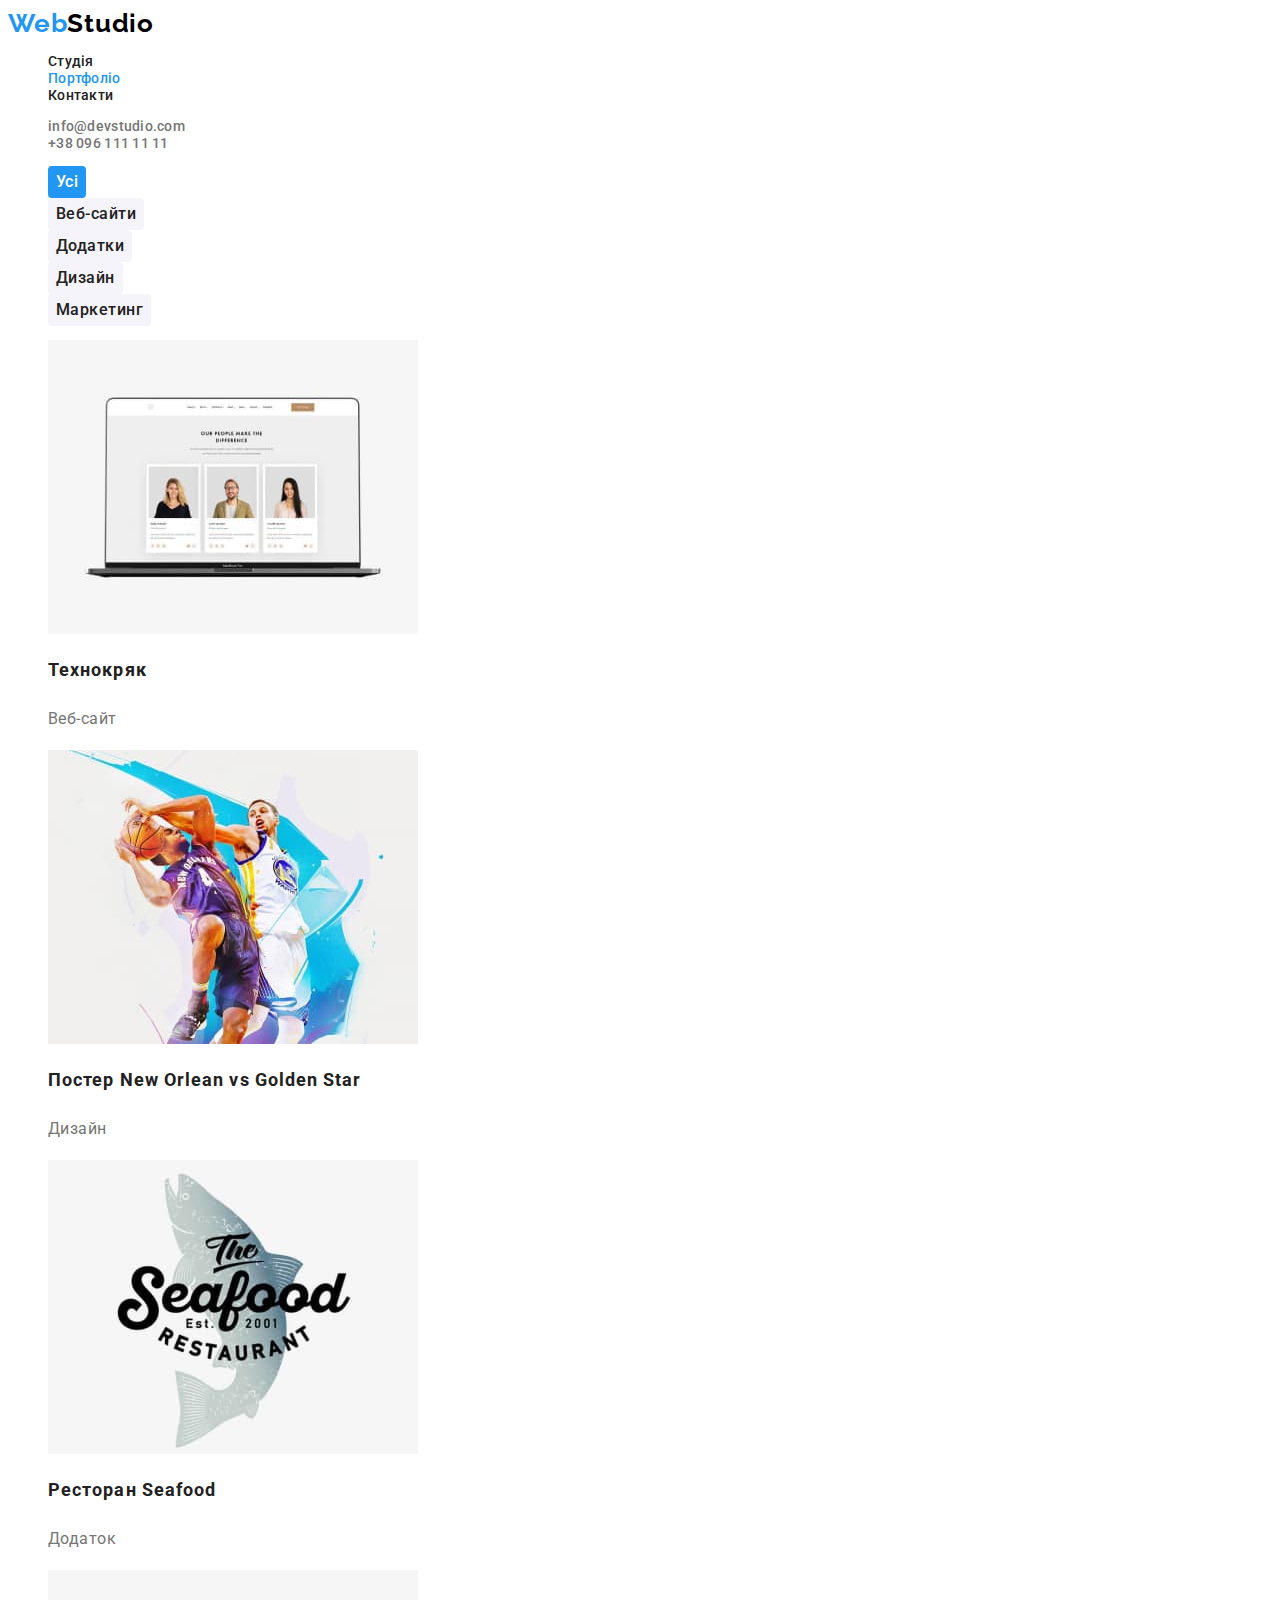
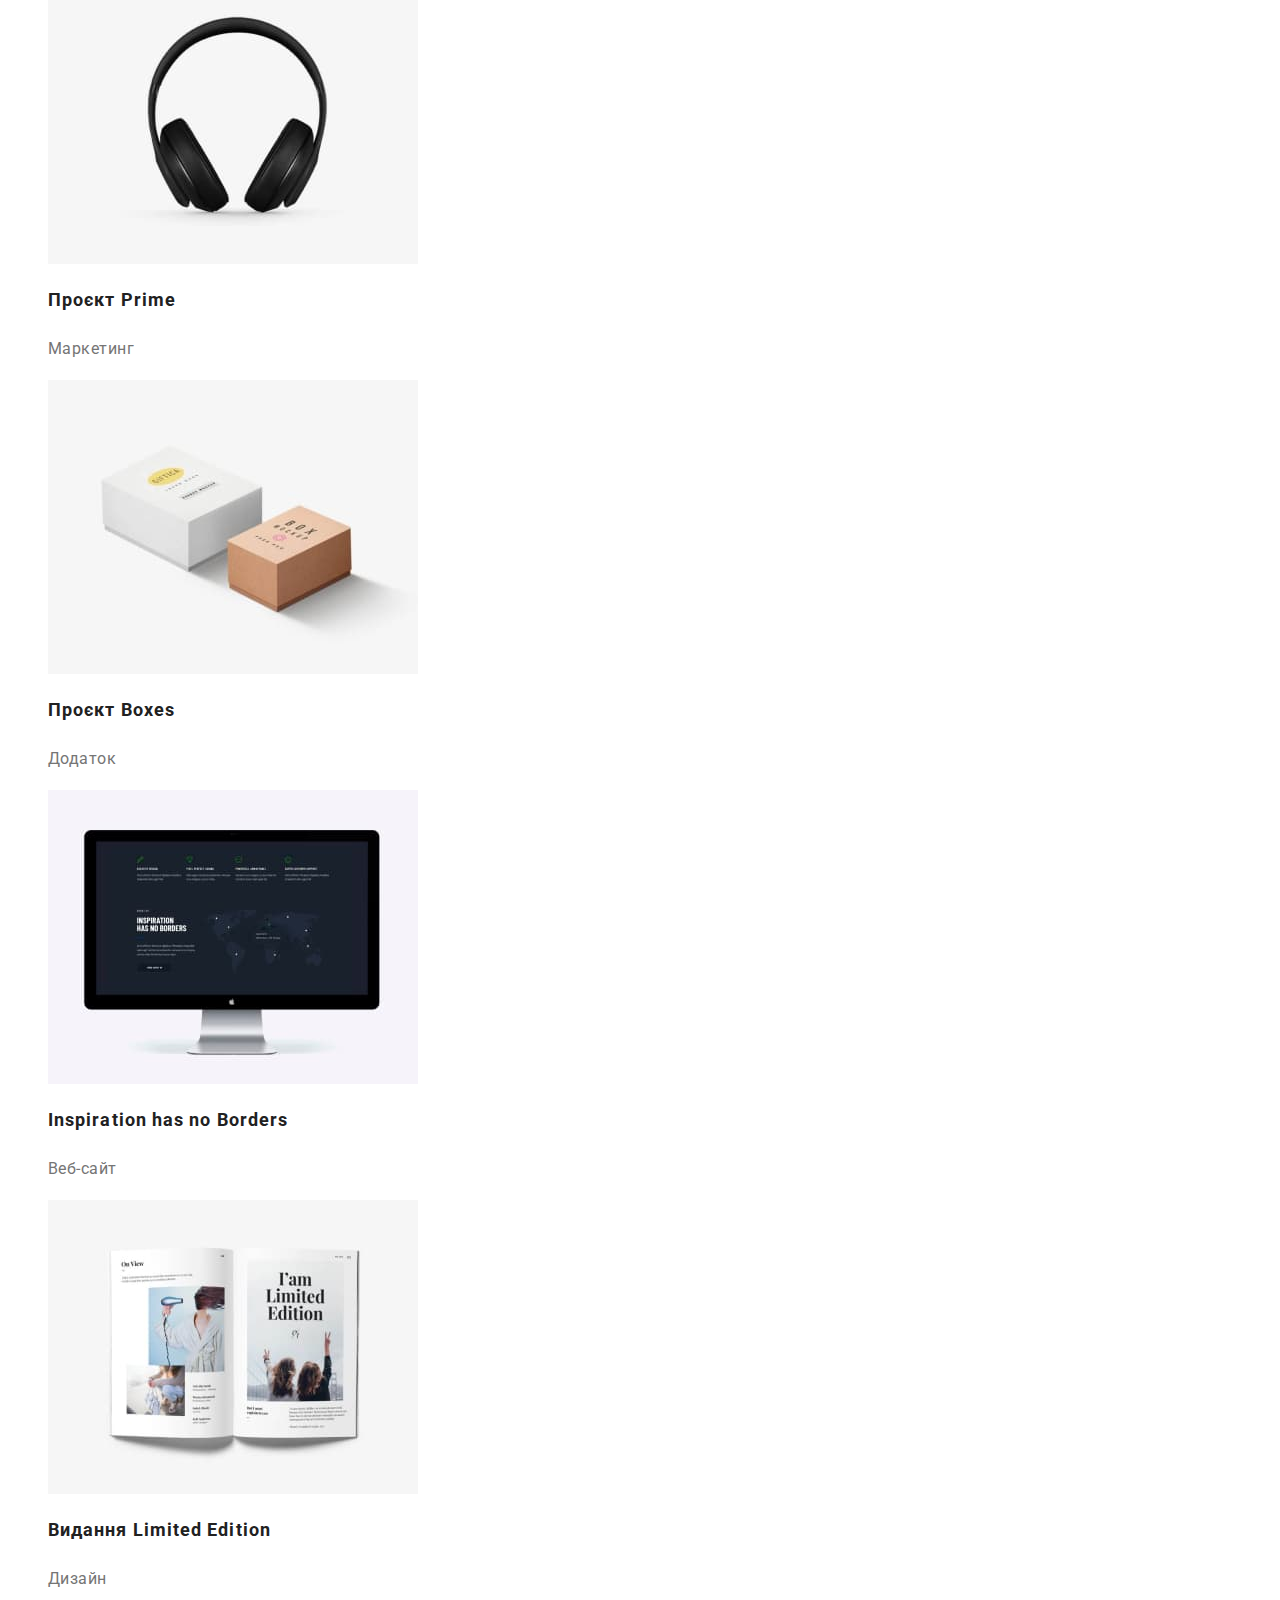
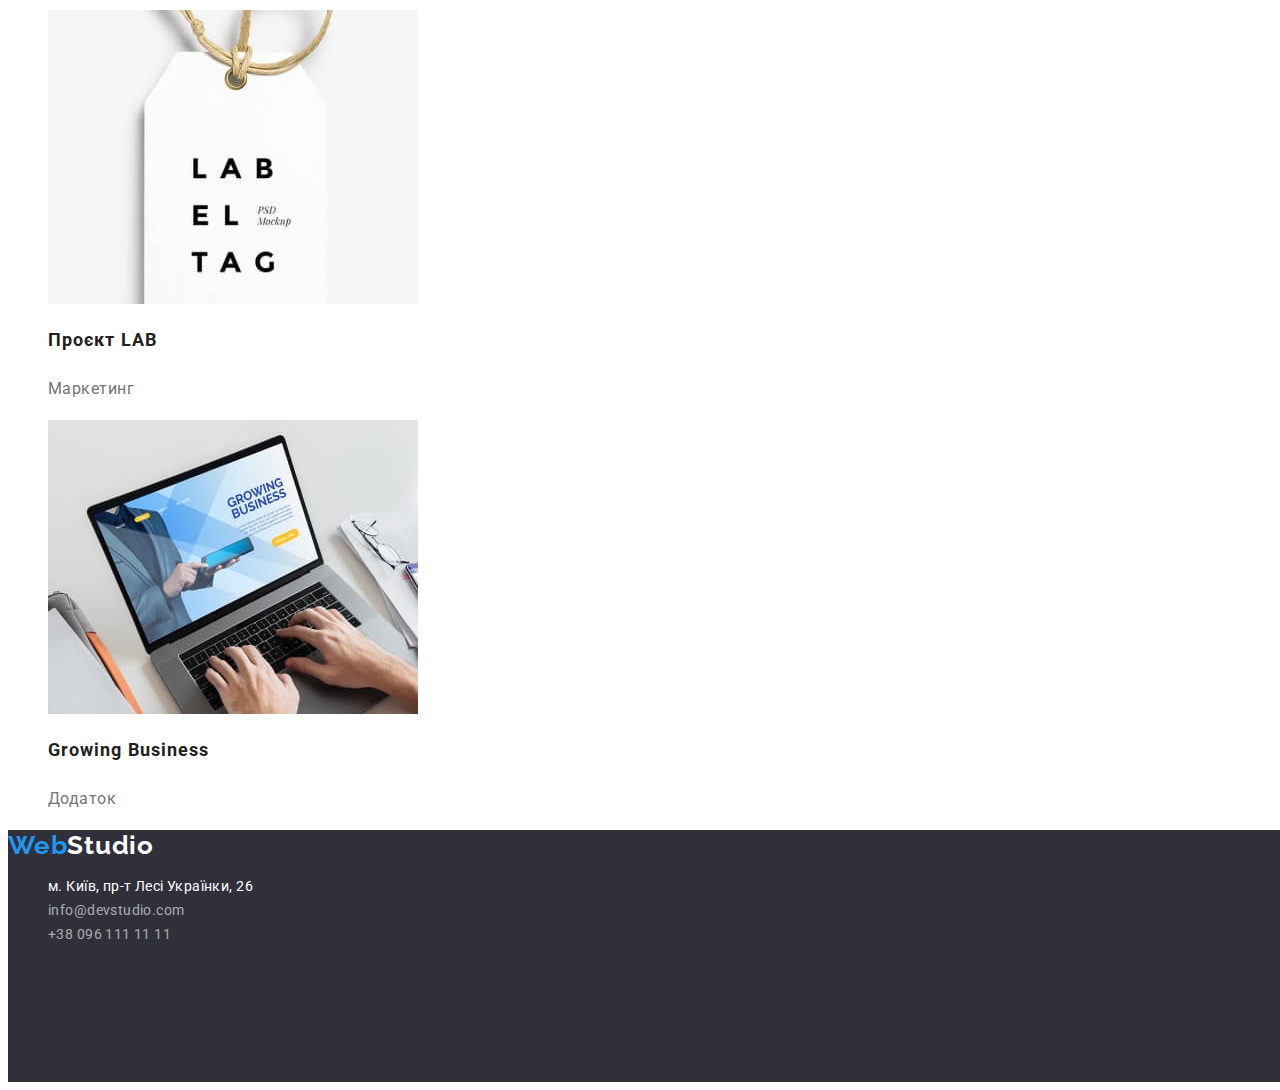
==== portfolio.html @ 684e8a53 "Initial commit" ====
<!DOCTYPE html>
<html lang="uk">
  <head>
    <meta charset="UTF-8" />
    <meta http-equiv="X-UA-Compatible" content="IE=edge" />
    <meta name="viewport" content="width=device-width, initial-scale=1.0" />
    <title>Портфоліо</title>
    <link rel="preconnect" href="https://fonts.gstatic.com" crossorigin />
    <link
      href="https://fonts.googleapis.com/css2?family=Raleway:wght@700&family=Roboto:wght@400;500;700;900&display=swap"
      rel="stylesheet"
    />
    <link rel="stylesheet" href="./css/styles.css" />
  </head>
  <body>
    <header>
      <nav>
        <!--логотип-->
        <a class="logo link" href="./index.html"
          >Web<span class="logo-header">Studio</span></a
        >
        <ul class="nav-list list">
          <li><a href="./index.html" class="nav-link link">Студія</a></li>
          <li>
            <a href="./portfolio.html" class="nav-link link current">
              Портфоліо</a
            >
          </li>
          <li><a href="" class="nav-link link"> Контакти</a></li>
        </ul>
      </nav>
      <ul class="contact list">
        <li>
          <a href="mailto:info@devstudio.com" class="mail link"
            >info@devstudio.com</a
          >
        </li>
        <li>
          <a href="tel:+380961111111" class="mail link">+38 096 111 11 11</a>
        </li>
      </ul>
    </header>
    <main>
      <!--Наші роботи-->
      <section class="filter">
        <h1 class="visually-hidden">Портфоліо</h1>
        <ul class="list">
          <li><button class="filter-btn activ" type="button">Усі</button></li>
          <li><button class="filter-btn" type="button">Веб-сайти</button></li>
          <li><button class="filter-btn" type="button">Додатки</button></li>
          <li><button class="filter-btn" type="button">Дизайн</button></li>
          <li><button class="filter-btn" type="button">Маркетинг</button></li>
        </ul>
        <!--картки-->
        <ul class="list">
          <li>
            <img src="./images/card-1.jpg" alt="сайт" />
            <h2 class="filter-title">Технокряк</h2>
            <p class="filter-info">Веб-сайт</p>
          </li>
          <li>
            <img src="./images/card-2.jpg" alt="постер" width: 370px; height:
            294px; />
            <h2 lang="en" class="filter-title">
              Постер New Orlean vs Golden Star
            </h2>
            <p class="filter-info">Дизайн</p>
          </li>
          <li>
            <img src="./images/card-3.jpg" alt="емблема" width: 370px; height:
            294px; />
            <h2 lang="en" class="filter-title">Ресторан Seafood</h2>
            <p class="filter-info">Додаток</p>
          </li>
          <li>
            <img src="./images/card-4.jpg" alt="наушшники" width: 370px; height:
            294px; />
            <h2 lang="en" class="filter-title">Проєкт Prime</h2>
            <p class="filter-info">Маркетинг</p>
          </li>
          <li>
            <img src="./images/card-5.jpg" alt="коробки" width: 370px; height:
            294px; />
            <h2 lang="en" class="filter-title">Проєкт Boxes</h2>
            <p class="filter-info">Додаток</p>
          </li>
          <li>
            <img src="./images/card-6.jpg" alt="веб-сайд" width: 370px; height:
            294px;/>
            <h2 lang="en" class="filter-title">Inspiration has no Borders</h2>
            <p class="filter-info">Веб-сайт</p>
          </li>
          <li>
            <img src="./images/card-7.jpg" alt="журнал" width: 370px; height:
            294px; />
            <h2 lang="en" class="filter-title">Видання Limited Edition</h2>
            <p class="filter-info">Дизайн</p>
          </li>
          <li>
            <img src="./images/card-8.jpg" alt="лейба" width: 370px; height:
            294px; />
            <h2 lang="en" class="filter-title">Проєкт LAB</h2>
            <p class="filter-info">Маркетинг</p>
          </li>
          <li>
            <img src="./images/card-9.jpg" alt="бізнес додоток" width: 370px;
            height: 294px; />
            <h2 lang="en" class="filter-title">Growing Business</h2>
            <p class="filter-info">Додаток</p>
          </li>
        </ul>
      </section>
    </main>
    <!--footer--------->
    <footer class="Footer">
      <!--логотип-->
      <a class="logo link" href="./index.html"
        >Web<span class="logo-footer">Studio</span></a
      >
      <address>
        <ul class="list">
          <li>
            <a
              class="footer-nav link"
              href="https://goo.gl/maps/vNX5dQd5ckoSvN4Q9"
              target="_blank"
              rel="noopener noreferrer nofollow"
              >м. Київ, пр-т Лесі Українки, 26</a
            >
          </li>
          <li>
            <a href="mailto:info@devstudio.com" class="footer-contact link"
              >info@devstudio.com</a
            >
          </li>
          <li>
            <a href="tel:+380961111111" class="footer-contact link"
              >+38 096 111 11 11</a
            >
          </li>
        </ul>
      </address>
    </footer>
  </body>
</html>
---- css/styles.css ----
:root{
    --primary-background-color: #ffffff;
    --secondary-background-color:#F5F4FA;
    --tertiary-background-color: #2F303A;
    --accent-color: #2196f3;
    --primary-color-text: #212121;
    --secondary-color-text: #757575;
    --tertiary-color-text: #ffffff;
    --font-size-normal: 14px;

}

body{
    background: var(--primary-background-color);
    color:var(--primary-color-text);
    font-size:var(--font-size-normal);
    font-family: 'Roboto', sans-serif;
    
}
/* прибирає  точки номерації */
.list{
    list-style: none;
}
/* прибирає підкреслення */
.link{
    text-decoration: none;
}
/* прибираю непотрібні заголовки */
.visually-hidden {
    position: absolute;
    white-space: nowrap;
    width: 1px;
    height: 1px;
    overflow: hidden;
    border: 0;
    padding: 0;
    clip: rect(0 0 0 0);
    clip-path: inset(50%);
    margin: -1px;
}


/* logo */

.logo{
        width: 145px;
        height: 31px;
        left: 215px;
        top: 24px;
    
        font-family: 'Raleway';
        font-style: normal;
        font-weight: 700;
        font-size: 26px;
        line-height: 1.19;
        letter-spacing: 0.03em;
        /* text-decoration: none; */
        letter-spacing: 0.03em;
        color:var(--accent-color);

        
}
.logo-header{
    color:#000000;
}


/* nav */



.nav-link{
        font-weight: 500;
        line-height: 1.14;
        letter-spacing: 0.02em;
        color: var(--primary-color-text);
    }
    .nav-link:hover,
    .nav-link:focus,
    .current{
    color: var(--accent-color);
}

/* contact */
.mail{
    
        font-weight: 500;
        line-height: 1.14;
        letter-spacing: 0.02em;
    
        color: var(--secondary-color-text) ;
}


.contact .mail:hover,
.contact .mail:focus {
    color: var(--accent-color);
}


/* HERO */
.hero{
        /* width: 1600px;  */
        /* height: 600px;  */
        left: 0px;
        top: 80px;
    
        background: var(--tertiary-background-color);
}
.hero-title{
        
        font-weight: 900;
        font-size: 44px;
        line-height: 1.36;
        
    
        text-align: center; 
        letter-spacing: 0.06em;
        text-transform: uppercase;
    
        color: var(--primary-background-color)
}

/* button here */
.button{
            font-family: inherit;
            width:216px; 
            height: 50px;
            left: 692px;
            top: 430px;
            cursor: pointer;
            background-color:var(--accent-color);
            border-radius: 4px;
            color:var(--primary-background-color);
}
.button:hover,
 .button:focus{ 
    background-color:#188CE8;
        
        
}
/* about*/
.about-title{
        font-size: 14px;
        line-height: 1.14;
        letter-spacing: 0.03em;
        text-transform: uppercase;
    
        
}
.about-title-description{
        line-height: 1.71;
        letter-spacing: 0.03em;
        color: var(--secondary-color-text);
        
}

/* чим займаються */
 .section-title{
        font-size: 36px;
        line-height: 1.17;
        text-align: center;
        letter-spacing: 0.03em;

 }
/* team */
.team-name{
        font-size: 16px;
        line-height: 1.19;
        text-align: center;
        letter-spacing: 0.03em;
    
        

}
.team-position{
        font-size: 16px;
        line-height: 1.19;
         text-align: center;
        letter-spacing: 0.03em;
    
        color: var(--secondary-color-text);

}
/* footer */
.Footer{
        
        width: 1600px;
        height: 252px;
        left: 0px;
        top: 2094px;
        text-decoration: none;
        background: var(--tertiary-background-color);
}

.logo-footer{
    color: var(--tertiary-color-text)
}

.footer-nav{
        font-style: normal;
        line-height: 1.71;
        letter-spacing: 0.03em;
    
        color:var(--primary-background-color);
}
.footer-contact {
    font-style: normal; 
    line-height: 1.71;
    letter-spacing: 0.03em;
    color: rgba(255, 255, 255, 0.6);
}
.footer-contact:hover,
.footer-contact:focus{
    color:var(--accent-color);
}
/*------------ портфоліо -----------------------------*/
.filter-btn{
        background: #F5F4FA; 
        font-family: 'Roboto',sans-serif;
        font-style: normal;
        font-weight: 500;
        font-size: 16px;
        line-height: 1.63;
        text-align: center;
        letter-spacing: 0.03em;
        border-radius: 4px;
        border-color: transparent;
        cursor: pointer;
    
        color: var(--primary-color-text);
    }

.filter-btn:hover,
.filter-btn:focus{
    background:var(--accent-color);
    color: var(--tertiary-color-text);
}
.filter-btn.activ{
    background:var(--accent-color);
    color:var(--primary-background-color)
}
/*картки */
.filter-title{
    font-size: 18px;
    line-height: 2.0;
    letter-spacing: 0.06em;


}
.filter-info{
    font-size: 16px;
    line-height: 1.88;
    letter-spacing: 0.03em;
    
     color:var(--secondary-color-text);

}
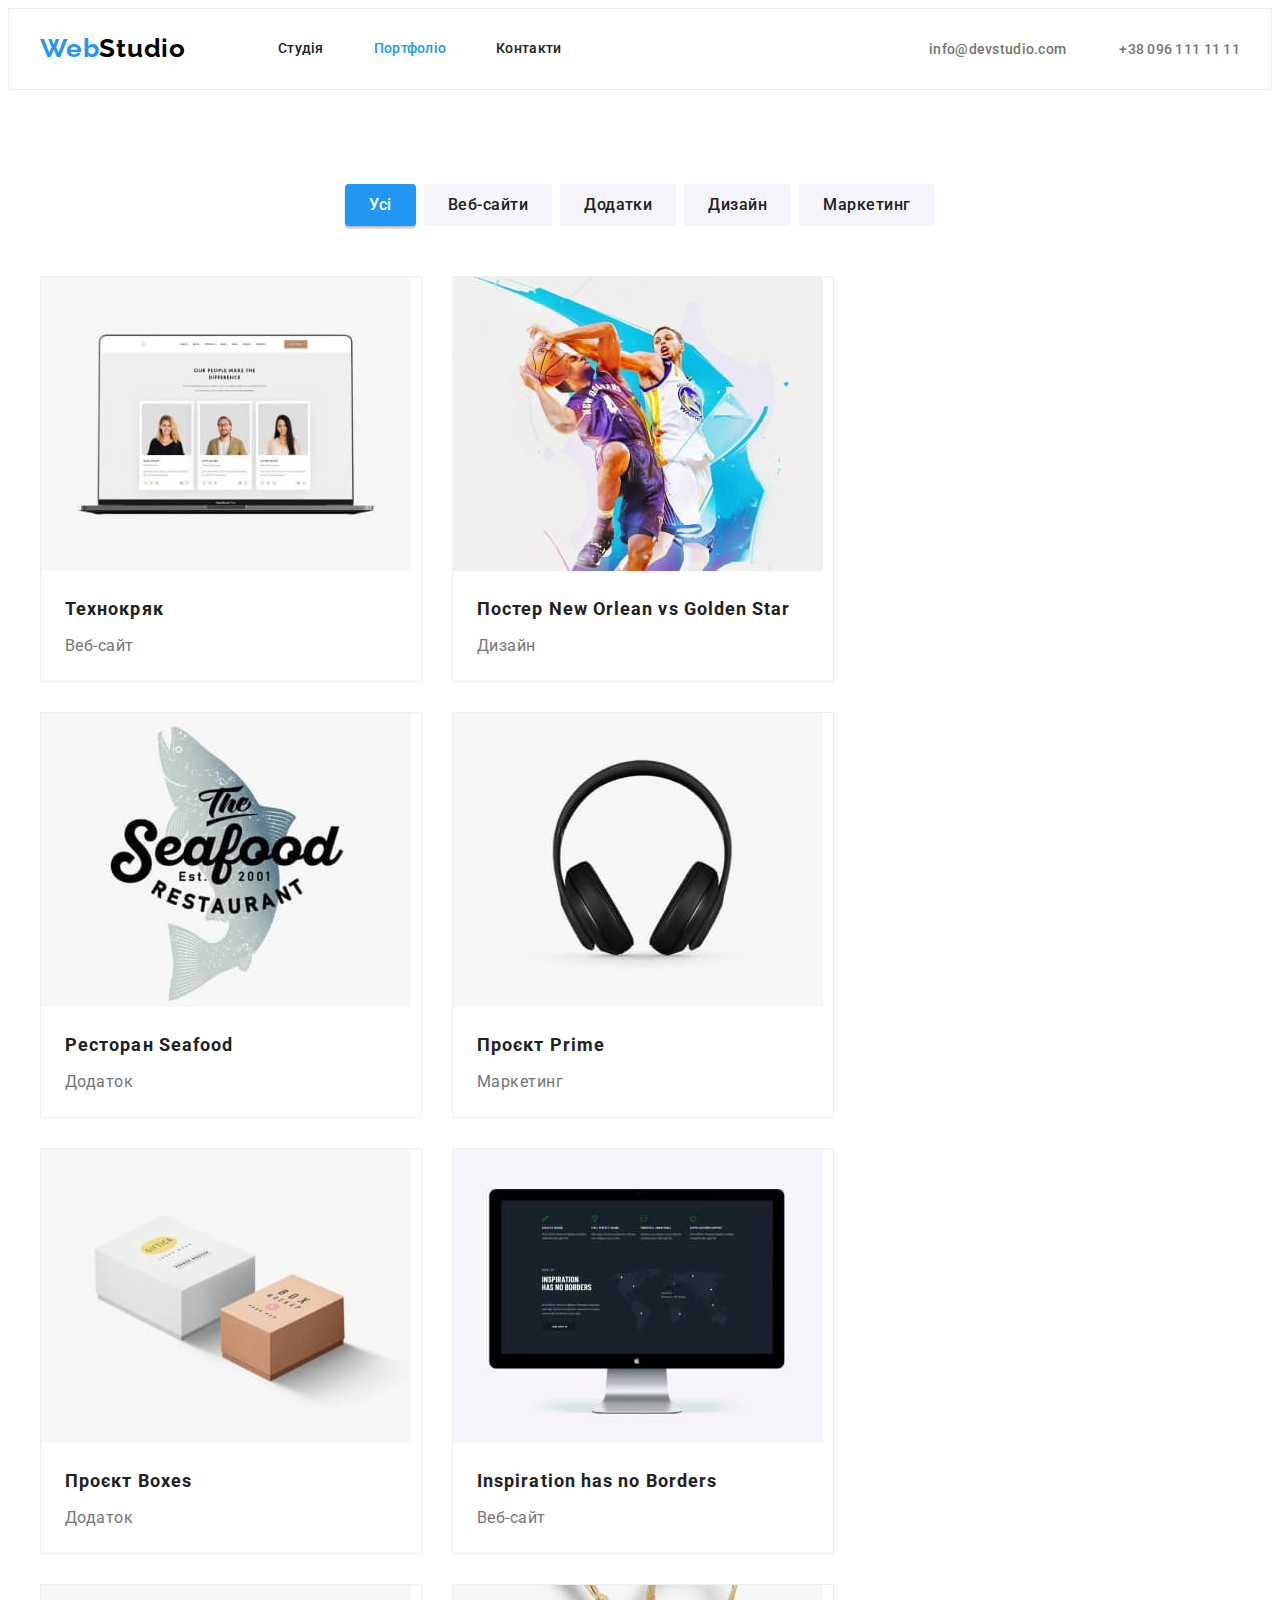
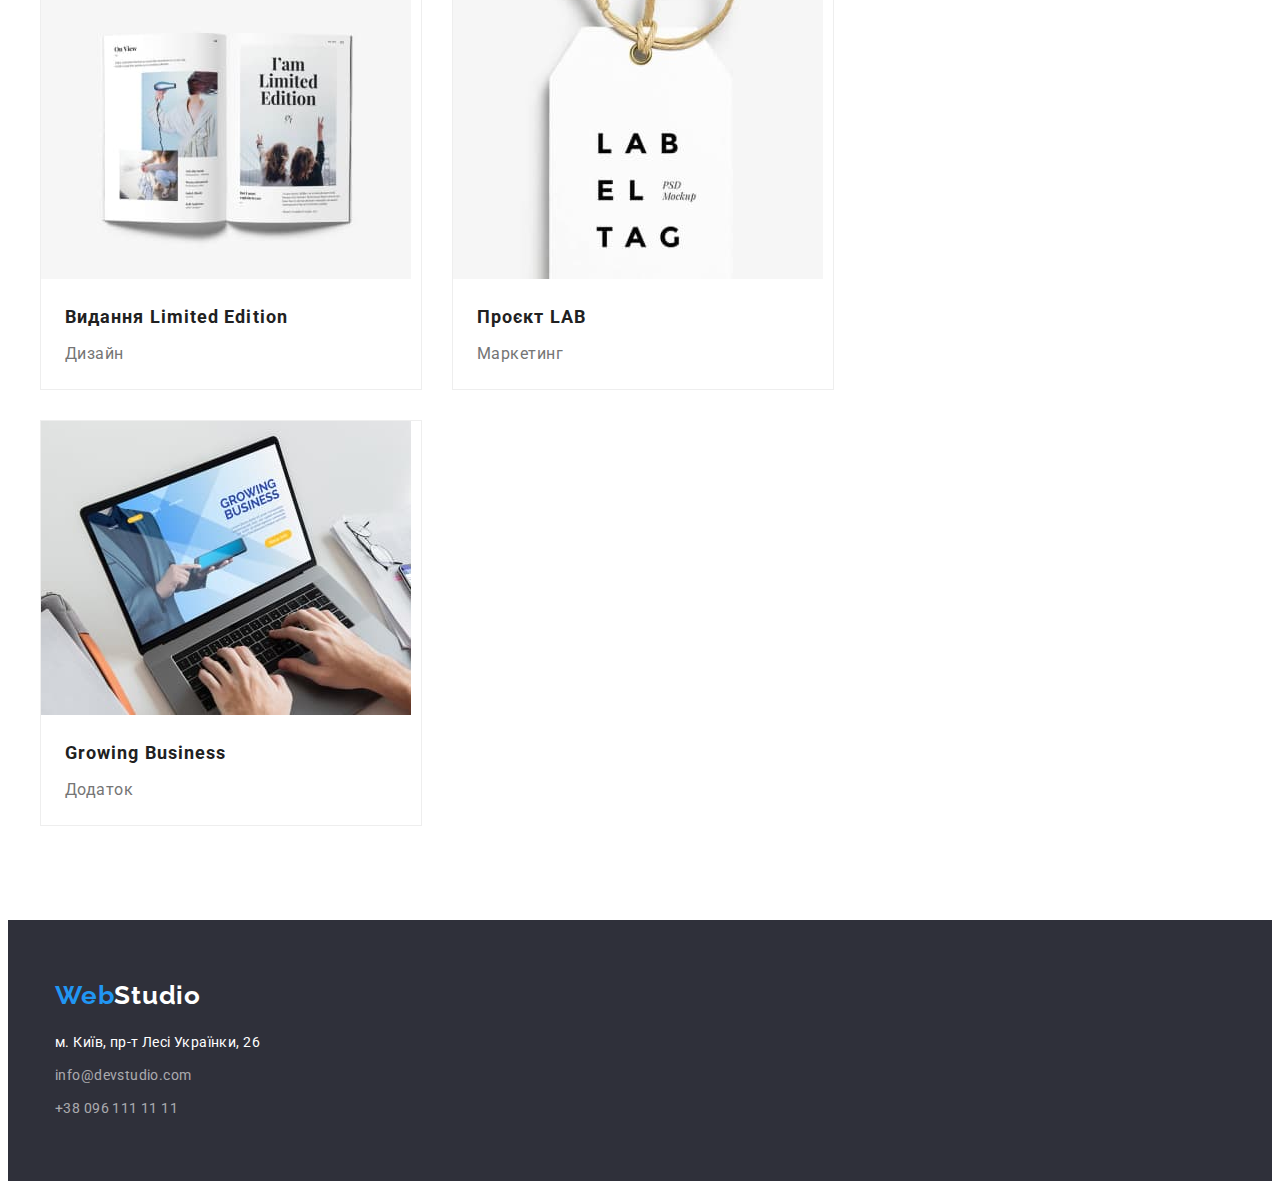
==== commit 2078f962: "дз3" ====
--- a/portfolio.html
+++ b/portfolio.html
@@ -1,145 +1,155 @@
 <!DOCTYPE html>
 <html lang="uk">
-  <head>
-    <meta charset="UTF-8" />
-    <meta http-equiv="X-UA-Compatible" content="IE=edge" />
-    <meta name="viewport" content="width=device-width, initial-scale=1.0" />
-    <title>Портфоліо</title>
-    <link rel="preconnect" href="https://fonts.gstatic.com" crossorigin />
-    <link
-      href="https://fonts.googleapis.com/css2?family=Raleway:wght@700&family=Roboto:wght@400;500;700;900&display=swap"
-      rel="stylesheet"
-    />
-    <link rel="stylesheet" href="./css/styles.css" />
-  </head>
-  <body>
-    <header>
-      <nav>
+
+<head>
+  <meta charset="UTF-8" />
+  <meta http-equiv="X-UA-Compatible" content="IE=edge" />
+  <meta name="viewport" content="width=device-width, initial-scale=1.0" />
+  <title>Портфоліо</title>
+  <!-- Fonts -->
+  <link rel="preconnect" href="https://fonts.gstatic.com" crossorigin />
+  <link href="https://fonts.googleapis.com/css2?family=Raleway:wght@700&family=Roboto:wght@400;500;700;900&display=swap"
+    rel="stylesheet" />
+  <!-- Modern Normalize -->
+  <link rel="stylesheet" href="https://cdnjs.cloudflare.com/ajax/libs/modern-normalize/1.1.0/modern-normalize.min.css"
+    integrity="sha512-wpPYUAdjBVSE4KJnH1VR1HeZfpl1ub8YT/NKx4PuQ5NmX2tKuGu6U/JRp5y+Y8XG2tV+wKQpNHVUX03MfMFn9Q=="
+    crossorigin="anonymous" referrerpolicy="no-referrer" />
+  <!-- Local Styles -->
+  <link rel="stylesheet" href="./css/styles.css" />
+</head>
+
+<body>
+  <header class="header">
+    <div class="container-nav">
+      <nav class="header-nav">
         <!--логотип-->
-        <a class="logo link" href="./index.html"
-          >Web<span class="logo-header">Studio</span></a
-        >
+        <a class="logo link" href="./index.html">Web<span class="logo-header">Studio</span></a>
         <ul class="nav-list list">
-          <li><a href="./index.html" class="nav-link link">Студія</a></li>
-          <li>
-            <a href="./portfolio.html" class="nav-link link current">
-              Портфоліо</a
-            >
+          <li class="header-nav-item"><a class="nav-link link" href="./index.html">Студія</a></li>
+          <li class="header-nav-item">
+            <a class="nav-link link current" href="./portfolio.html">
+              Портфоліо</a>
           </li>
-          <li><a href="" class="nav-link link"> Контакти</a></li>
+          <li class="header-nav-item"><a class="nav-link link" href=""> Контакти</a></li>
         </ul>
       </nav>
-      <ul class="contact list">
-        <li>
-          <a href="mailto:info@devstudio.com" class="mail link"
-            >info@devstudio.com</a
-          >
+      <!-- contacts header -->
+      <ul class="contacts list">
+        <li class="contacts-item">
+          <a href="mailto:info@devstudio.com" class="mail link">info@devstudio.com</a>
         </li>
-        <li>
+        <li class="contacts-item">
           <a href="tel:+380961111111" class="mail link">+38 096 111 11 11</a>
         </li>
       </ul>
-    </header>
-    <main>
-      <!--Наші роботи-->
-      <section class="filter">
+    </div>
+  </header>
+  <main>
+    <!--Наші роботи-->
+    <section class="filter">
+      <div class="container">
         <h1 class="visually-hidden">Портфоліо</h1>
-        <ul class="list">
+        <ul class=" list-filter-btn list">
           <li><button class="filter-btn activ" type="button">Усі</button></li>
           <li><button class="filter-btn" type="button">Веб-сайти</button></li>
           <li><button class="filter-btn" type="button">Додатки</button></li>
           <li><button class="filter-btn" type="button">Дизайн</button></li>
           <li><button class="filter-btn" type="button">Маркетинг</button></li>
         </ul>
-        <!--картки-->
-        <ul class="list">
-          <li>
+      </div>
+      <!--картки-->
+      <div class="container">
+        <ul class="card-set list">
+          <li class="item-card">
             <img src="./images/card-1.jpg" alt="сайт" />
-            <h2 class="filter-title">Технокряк</h2>
-            <p class="filter-info">Веб-сайт</p>
+            <div class="card-discription">
+              <h2 class="filter-title">Технокряк</h2>
+              <p class="filter-info">Веб-сайт</p>
+            </div>
           </li>
-          <li>
-            <img src="./images/card-2.jpg" alt="постер" width: 370px; height:
-            294px; />
-            <h2 lang="en" class="filter-title">
-              Постер New Orlean vs Golden Star
-            </h2>
-            <p class="filter-info">Дизайн</p>
+          <li class="item-card">
+            <img src="./images/card-2.jpg" alt="постер" width: 370px; height: 294px; />
+            <div class="card-discription">
+              <h2 lang="en" class="filter-title">
+                Постер New Orlean vs Golden Star</h2>
+              <p class="filter-info">Дизайн</p>
+            </div>
           </li>
-          <li>
-            <img src="./images/card-3.jpg" alt="емблема" width: 370px; height:
-            294px; />
-            <h2 lang="en" class="filter-title">Ресторан Seafood</h2>
-            <p class="filter-info">Додаток</p>
+          <li class="item-card">
+            <img src="./images/card-3.jpg" alt="емблема" width: 370px; height: 294px; />
+            <div class="card-discription">
+              <h2 lang="en" class="filter-title">Ресторан Seafood</h2>
+              <p class="filter-info">Додаток</p>
+            </div>
           </li>
-          <li>
-            <img src="./images/card-4.jpg" alt="наушшники" width: 370px; height:
-            294px; />
-            <h2 lang="en" class="filter-title">Проєкт Prime</h2>
-            <p class="filter-info">Маркетинг</p>
+          <li class="item-card">
+            <img src="./images/card-4.jpg" alt="наушшники" width: 370px; height: 294px; />
+            <div class="card-discription">
+              <h2 lang="en" class="filter-title">Проєкт Prime</h2>
+              <p class="filter-info">Маркетинг</p>
+            </div>
           </li>
-          <li>
-            <img src="./images/card-5.jpg" alt="коробки" width: 370px; height:
-            294px; />
-            <h2 lang="en" class="filter-title">Проєкт Boxes</h2>
-            <p class="filter-info">Додаток</p>
+          <li class="item-card">
+            <img src="./images/card-5.jpg" alt="коробки" width: 370px; height: 294px; />
+            <div class="card-discription">
+              <h2 lang="en" class="filter-title">Проєкт Boxes</h2>
+              <p class="filter-info">Додаток</p>
+            </div>
           </li>
-          <li>
-            <img src="./images/card-6.jpg" alt="веб-сайд" width: 370px; height:
-            294px;/>
-            <h2 lang="en" class="filter-title">Inspiration has no Borders</h2>
-            <p class="filter-info">Веб-сайт</p>
+          <li class="item-card">
+            <img src="./images/card-6.jpg" alt="веб-сайд" width: 370px; height: 294px; />
+            <div class="card-discription">
+              <h2 lang="en" class="filter-title">Inspiration has no Borders</h2>
+              <p class="filter-info">Веб-сайт</p>
+            </div>
           </li>
-          <li>
-            <img src="./images/card-7.jpg" alt="журнал" width: 370px; height:
-            294px; />
-            <h2 lang="en" class="filter-title">Видання Limited Edition</h2>
-            <p class="filter-info">Дизайн</p>
+          <li class="item-card">
+            <img src="./images/card-7.jpg" alt="журнал" width: 370px; height: 294px; />
+            <div class="card-discription">
+              <h2 lang="en" class="filter-title">Видання Limited Edition</h2>
+              <p class="filter-info">Дизайн</p>
+            </div>
           </li>
-          <li>
-            <img src="./images/card-8.jpg" alt="лейба" width: 370px; height:
-            294px; />
-            <h2 lang="en" class="filter-title">Проєкт LAB</h2>
-            <p class="filter-info">Маркетинг</p>
+          <li class="item-card">
+            <img src="./images/card-8.jpg" alt="лейба" width: 370px; height: 294px; />
+            <div class="card-discription">
+              <h2 lang="en" class="filter-title">Проєкт LAB</h2>
+              <p class="filter-info">Маркетинг</p>
+            </div>
           </li>
-          <li>
-            <img src="./images/card-9.jpg" alt="бізнес додоток" width: 370px;
-            height: 294px; />
-            <h2 lang="en" class="filter-title">Growing Business</h2>
-            <p class="filter-info">Додаток</p>
+          <li class="item-card">
+            <img src="./images/card-9.jpg" alt="бізнес додоток" width: 370px; height: 294px; />
+            <div class="card-discription">
+              <h2 lang="en" class="filter-title">Growing Business</h2>
+              <p class="filter-info">Додаток</p>
+            </div>
           </li>
         </ul>
-      </section>
-    </main>
-    <!--footer--------->
-    <footer class="Footer">
-      <!--логотип-->
-      <a class="logo link" href="./index.html"
-        >Web<span class="logo-footer">Studio</span></a
-      >
+      </div>
+    </section>
+  </main>
+  <!--footer--------->
+  <footer class="footer">
+    <!--логотип-->
+    <div class="container">
+      <div class="logo-footer"><a class="logo link" href="./index.html">Web<span class="studio-footer">Studio</span></a>
+      </div>
       <address>
         <ul class="list">
-          <li>
-            <a
-              class="footer-nav link"
-              href="https://goo.gl/maps/vNX5dQd5ckoSvN4Q9"
-              target="_blank"
-              rel="noopener noreferrer nofollow"
-              >м. Київ, пр-т Лесі Українки, 26</a
-            >
+          <li class="style-link">
+            <a class="footer-nav link" href="https://goo.gl/maps/vNX5dQd5ckoSvN4Q9" target="_blank"
+              rel="noopener noreferrer nofollow">м. Київ, пр-т Лесі Українки, 26</a>
           </li>
-          <li>
-            <a href="mailto:info@devstudio.com" class="footer-contact link"
-              >info@devstudio.com</a
-            >
+          <li class="style-link">
+            <a href="mailto:info@devstudio.com" class="footer-contact link">info@devstudio.com</a>
           </li>
-          <li>
-            <a href="tel:+380961111111" class="footer-contact link"
-              >+38 096 111 11 11</a
-            >
+          <li class="style-link">
+            <a href="tel:+380961111111" class="footer-contact link">+38 096 111 11 11</a>
           </li>
         </ul>
       </address>
-    </footer>
-  </body>
-</html>
+    </div>
+  </footer>
+</body>
+
+</html>--- a/css/styles.css
+++ b/css/styles.css
@@ -1,258 +1,437 @@
-:root{
-    --primary-background-color: #ffffff;
-    --secondary-background-color:#F5F4FA;
-    --tertiary-background-color: #2F303A;
-    --accent-color: #2196f3;
-    --primary-color-text: #212121;
-    --secondary-color-text: #757575;
-    --tertiary-color-text: #ffffff;
-    --font-size-normal: 14px;
-
-}
-
-body{
-    background: var(--primary-background-color);
-    color:var(--primary-color-text);
-    font-size:var(--font-size-normal);
-    font-family: 'Roboto', sans-serif;
-    
+:root {
+  --primary-background-color: #ffffff;
+  --secondary-background-color: #f5f4fa;
+  --tertiary-background-color: #2f303a;
+  --accent-color: #2196f3;
+  --primary-color-text: #212121;
+  --secondary-color-text: #757575;
+  --tertiary-color-text: #ffffff;
+  --btn-color-filter-activ: 0px 3px 1px rgba(0, 0, 0, 0.1), 0px 1px 2px rgba(0, 0, 0, 0.08),
+    0px 2px 2px rgba(0, 0, 0, 0.12);
+  --font-size-normal: 14px;
+}
+
+body {
+  background: var(--primary-background-color);
+  color: var(--primary-color-text);
+  font-size: var(--font-size-normal);
+  font-family: "Roboto", sans-serif;
 }
 /* прибирає  точки номерації */
-.list{
-    list-style: none;
+.list {
+  list-style: none;
 }
 /* прибирає підкреслення */
-.link{
-    text-decoration: none;
+.link {
+  text-decoration: none;
 }
 /* прибираю непотрібні заголовки */
 .visually-hidden {
-    position: absolute;
-    white-space: nowrap;
-    width: 1px;
-    height: 1px;
-    overflow: hidden;
-    border: 0;
-    padding: 0;
-    clip: rect(0 0 0 0);
-    clip-path: inset(50%);
-    margin: -1px;
-}
-
+  position: absolute;
+  white-space: nowrap;
+  width: 1px;
+  height: 1px;
+  overflow: hidden;
+  border: 0;
+  padding: 0;
+  clip: rect(0 0 0 0);
+  clip-path: inset(50%);
+  margin: -1px;
+}
+
+/* reset */
+
+/* Стили для обнуления верхних отступов у элементов  */
+h1,
+h2,
+h3,
+h4,
+h5,
+h6,
+p {
+  margin: 0;
+}
+
+/* Класс для обнуления базовых свойств у списков (ul)  */
+.list {
+  list-style: none;
+  padding-left: 0;
+  margin: 0;
+}
+
+/* Класс для обнуления базовых свойств у ссылок  */
+.link {
+  text-decoration: none;
+  color: inherit;
+}
+
+/* Свойства для корректного отображения картинок  */
+img {
+  display: block;
+  max-width: 100%;
+  height: auto;
+}
+
+/* Свойства для обнуления курсива у address  */
+
+address {
+  font-style: normal;
+}
+
+/* reset end */
+
+/* components */
+
+/* header */
+
+.container {
+  align-items: center;
+  width: 1200px;
+  padding: 0 15px;
+  margin: 0 auto;
+}
+
+.container-nav {
+  display: flex;
+  align-items: center;
+  width: 1200px;
+  padding: 0 15px;
+  margin: 0 auto;
+}
+
+.header {
+  border: 1px solid #ececec;
+}
 
 /* logo */
 
-.logo{
-        width: 145px;
-        height: 31px;
-        left: 215px;
-        top: 24px;
-    
-        font-family: 'Raleway';
-        font-style: normal;
-        font-weight: 700;
-        font-size: 26px;
-        line-height: 1.19;
-        letter-spacing: 0.03em;
-        /* text-decoration: none; */
-        letter-spacing: 0.03em;
-        color:var(--accent-color);
-
-        
-}
-.logo-header{
-    color:#000000;
-}
-
+.logo {
+  margin-right: 93px;
+  width: 145px;
+  height: 31px;
+  left: 215px;
+  top: 24px;
+
+  font-family: "Raleway";
+  font-style: normal;
+  font-weight: 700;
+  align-items: center;
+  font-size: 26px;
+  line-height: 1.19;
+  letter-spacing: 0.03em;
+  /* text-decoration: none; */
+  letter-spacing: 0.03em;
+  color: var(--accent-color);
+}
+
+.logo-header {
+  color: #000000;
+}
+
+.header-nav {
+  display: flex;
+  align-items: center;
+}
 
 /* nav */
 
-
-
-.nav-link{
-        font-weight: 500;
-        line-height: 1.14;
-        letter-spacing: 0.02em;
-        color: var(--primary-color-text);
-    }
-    .nav-link:hover,
-    .nav-link:focus,
-    .current{
-    color: var(--accent-color);
+.nav-list {
+  display: flex;
+  align-items: center;
+  gap: 50px;
+}
+
+/*.nav-link .item{ */
+/* display: block;  */
+/*     
+} */
+/* .nav-list .item + .item{ */
+/* margin-left: 50px; */
+/* } */
+
+.nav-link {
+  display: inline-block;
+  padding-top: 32px;
+  padding-bottom: 32px;
+  font-weight: 500;
+  line-height: 1.14;
+  letter-spacing: 0.02em;
+  color: var(--primary-color-text);
+}
+.nav-link:hover,
+.nav-link:focus,
+.current {
+  color: var(--accent-color);
+}
+
+.contacts {
+  margin-left: auto;
+}
+
+.contacts-list {
+  display: flex;
+}
+
+.contacts-item {
+  display: inline-block;
+}
+.contacts .contacts-item + .contacts-item {
+  margin-left: 50px;
 }
 
 /* contact */
-.mail{
-    
-        font-weight: 500;
-        line-height: 1.14;
-        letter-spacing: 0.02em;
-    
-        color: var(--secondary-color-text) ;
-}
-
-
-.contact .mail:hover,
-.contact .mail:focus {
-    color: var(--accent-color);
-}
-
+.mail {
+  padding-top: 32px;
+  padding-bottom: 32px;
+  font-weight: 500;
+  line-height: 1.14;
+  letter-spacing: 0.02em;
+
+  color: var(--secondary-color-text);
+}
+
+.contacts .mail:hover,
+.contacts .mail:focus {
+  color: var(--accent-color);
+}
 
 /* HERO */
-.hero{
-        /* width: 1600px;  */
-        /* height: 600px;  */
-        left: 0px;
-        top: 80px;
-    
-        background: var(--tertiary-background-color);
-}
-.hero-title{
-        
-        font-weight: 900;
-        font-size: 44px;
-        line-height: 1.36;
-        
-    
-        text-align: center; 
-        letter-spacing: 0.06em;
-        text-transform: uppercase;
-    
-        color: var(--primary-background-color)
+.hero {
+  padding-top: 200px;
+  padding-bottom: 280px;
+  text-align: center;
+  left: 0px;
+  top: 80px;
+
+  background: var(--tertiary-background-color);
+}
+.hero-title {
+  text-align: center;
+  margin-bottom: 30px;
+  font-weight: 900;
+  font-size: 44px;
+  line-height: 1.36;
+
+  text-align: center;
+  letter-spacing: 0.06em;
+  text-transform: uppercase;
+
+  color: var(--primary-background-color);
 }
 
 /* button here */
-.button{
-            font-family: inherit;
-            width:216px; 
-            height: 50px;
-            left: 692px;
-            top: 430px;
-            cursor: pointer;
-            background-color:var(--accent-color);
-            border-radius: 4px;
-            color:var(--primary-background-color);
+.button {
+  padding: 10px 32px 10px 32px;
+  font-family: inherit;
+  mini-width: 216px;
+  height: 50px;
+  left: 692px;
+  top: 430px;
+  text-align: center;
+  cursor: pointer;
+  background-color: var(--accent-color);
+  border-radius: 4px;
+  color: var(--primary-background-color);
 }
 .button:hover,
- .button:focus{ 
-    background-color:#188CE8;
-        
-        
+.button:focus {
+  background-color: #188ce8;
 }
 /* about*/
-.about-title{
-        font-size: 14px;
-        line-height: 1.14;
-        letter-spacing: 0.03em;
-        text-transform: uppercase;
-    
-        
-}
-.about-title-description{
-        line-height: 1.71;
-        letter-spacing: 0.03em;
-        color: var(--secondary-color-text);
-        
+.about {
+  padding-top: 94px;
+  padding-bottom: 94px;
+}
+
+.about .container {
+  padding-left: auto;
+  padding-right: auto;
+}
+
+.about-list {
+  display: flex;
+  gap: 30px;
+}
+
+.about-title {
+  margin-bottom: 10px;
+  font-size: 14px;
+  line-height: 1.14;
+  letter-spacing: 0.03em;
+  text-transform: uppercase;
+}
+.about-title-description {
+  line-height: 1.71;
+  letter-spacing: 0.03em;
+  color: var(--secondary-color-text);
 }
 
 /* чим займаються */
- .section-title{
-        font-size: 36px;
-        line-height: 1.17;
-        text-align: center;
-        letter-spacing: 0.03em;
-
- }
+
+.section-list {
+  display: flex;
+  gap: 30px;
+  margin: bottom 94px;
+}
+.section-title {
+  margin-top: 94px;
+  margin-bottom: 50px;
+  font-size: 36px;
+  line-height: 1.17;
+  text-align: center;
+  letter-spacing: 0.03em;
+}
 /* team */
-.team-name{
-        font-size: 16px;
-        line-height: 1.19;
-        text-align: center;
-        letter-spacing: 0.03em;
-    
-        
-
-}
-.team-position{
-        font-size: 16px;
-        line-height: 1.19;
-         text-align: center;
-        letter-spacing: 0.03em;
-    
-        color: var(--secondary-color-text);
-
+.team {
+  background-color: #f5f4fa;
+}
+
+.team-list {
+  display: flex;
+  gap: 30px;
+  text-align: center;
+  margin: 0 auto;
+}
+
+.section-team-list {
+  margin-bottom: 94px;
+  background-color: #ffffff;
+  /* material shadow v1 */
+
+  box-shadow: 0px 1px 3px rgba(0, 0, 0, 0.12), 0px 1px 1px rgba(0, 0, 0, 0.14),
+    0px 2px 1px rgba(0, 0, 0, 0.2);
+  border-radius: 0px 0px 4px 4px;
+}
+
+.team-img {
+  margin-bottom: 30px;
+  width: 270px;
+  height: 260px;
+}
+
+.team-name {
+  margin-bottom: 10px;
+  font-size: 16px;
+  line-height: 1.19;
+  text-align: center;
+  letter-spacing: 0.03em;
+}
+.team-position {
+  padding-bottom: 30px;
+  font-size: 16px;
+  line-height: 1.19;
+  text-align: center;
+  letter-spacing: 0.03em;
+
+  color: var(--secondary-color-text);
 }
 /* footer */
-.Footer{
-        
-        width: 1600px;
-        height: 252px;
-        left: 0px;
-        top: 2094px;
-        text-decoration: none;
-        background: var(--tertiary-background-color);
-}
-
-.logo-footer{
-    color: var(--tertiary-color-text)
-}
-
-.footer-nav{
-        font-style: normal;
-        line-height: 1.71;
-        letter-spacing: 0.03em;
-    
-        color:var(--primary-background-color);
+
+.footer {
+  padding-top: 60px;
+  padding-bottom: 60px;
+  margin: 0 auto;
+  top: 2094px;
+  /* height: 252px; */
+  text-decoration: none;
+  background-color: var(--tertiary-background-color);
+}
+
+.logo-footer {
+  padding-left: 15px;
+  margin-bottom: 20px;
+}
+.studio-footer {
+  color: var(--tertiary-color-text);
+}
+
+.footer-nav {
+  padding-left: 15px;
+  font-style: normal;
+  line-height: 1.71;
+  letter-spacing: 0.03em;
+
+  color: var(--primary-background-color);
 }
 .footer-contact {
-    font-style: normal; 
-    line-height: 1.71;
-    letter-spacing: 0.03em;
-    color: rgba(255, 255, 255, 0.6);
+  padding-left: 15px;
+  font-style: normal;
+  line-height: 1.71;
+  letter-spacing: 0.03em;
+  color: rgba(255, 255, 255, 0.6);
 }
 .footer-contact:hover,
-.footer-contact:focus{
-    color:var(--accent-color);
-}
+.footer-contact:focus {
+  color: var(--accent-color);
+}
+.style-link:not(:last-child) {
+  margin-bottom: 9px;
+}
+
 /*------------ портфоліо -----------------------------*/
-.filter-btn{
-        background: #F5F4FA; 
-        font-family: 'Roboto',sans-serif;
-        font-style: normal;
-        font-weight: 500;
-        font-size: 16px;
-        line-height: 1.63;
-        text-align: center;
-        letter-spacing: 0.03em;
-        border-radius: 4px;
-        border-color: transparent;
-        cursor: pointer;
-    
-        color: var(--primary-color-text);
-    }
+.list-filter-btn {
+  display: flex;
+  justify-content: center;
+  gap: 8px;
+  text-align: center;
+  padding-top: 94px;
+  margin-bottom: 50px;
+}
+
+.filter-btn {
+  background: #f5f4fa;
+  font-family: "Roboto", sans-serif;
+  font-style: normal;
+  font-weight: 500;
+  font-size: 16px;
+  line-height: 1.63;
+  text-align: center;
+  letter-spacing: 0.03em;
+  border-radius: 4px;
+  border-color: transparent;
+  cursor: pointer;
+  padding: 6px 22px;
+  color: var(--primary-color-text);
+}
 
 .filter-btn:hover,
-.filter-btn:focus{
-    background:var(--accent-color);
-    color: var(--tertiary-color-text);
-}
-.filter-btn.activ{
-    background:var(--accent-color);
-    color:var(--primary-background-color)
+.filter-btn:focus {
+  background: var(--accent-color);
+  color: var(--tertiary-color-text);
+}
+.filter-btn.activ {
+  background: var(--accent-color);
+  color: var(--primary-background-color);
+  box-shadow: var(--btn-color-filter-activ);
 }
 /*картки */
-.filter-title{
-    font-size: 18px;
-    line-height: 2.0;
-    letter-spacing: 0.06em;
-
-
-}
-.filter-info{
-    font-size: 16px;
-    line-height: 1.88;
-    letter-spacing: 0.03em;
-    
-     color:var(--secondary-color-text);
-
-}+
+.card-set {
+  display: flex;
+  flex-wrap: wrap;
+  gap: 30px;
+  margin-bottom: 94px;
+}
+
+.item-card {
+  flex-basis: calc((100% - 60px) / 3);
+  background-color: #ffffff;
+  border: 1px solid #eeeeee;
+}
+.filter-title {
+  font-size: 18px;
+  line-height: 2;
+  letter-spacing: 0.06em;
+  margin-bottom: 4px;
+}
+.filter-info {
+  font-size: 16px;
+  line-height: 1.88;
+  letter-spacing: 0.03em;
+
+  color: var(--secondary-color-text);
+}
+
+.card-discription {
+  padding: 20px 24px;
+}
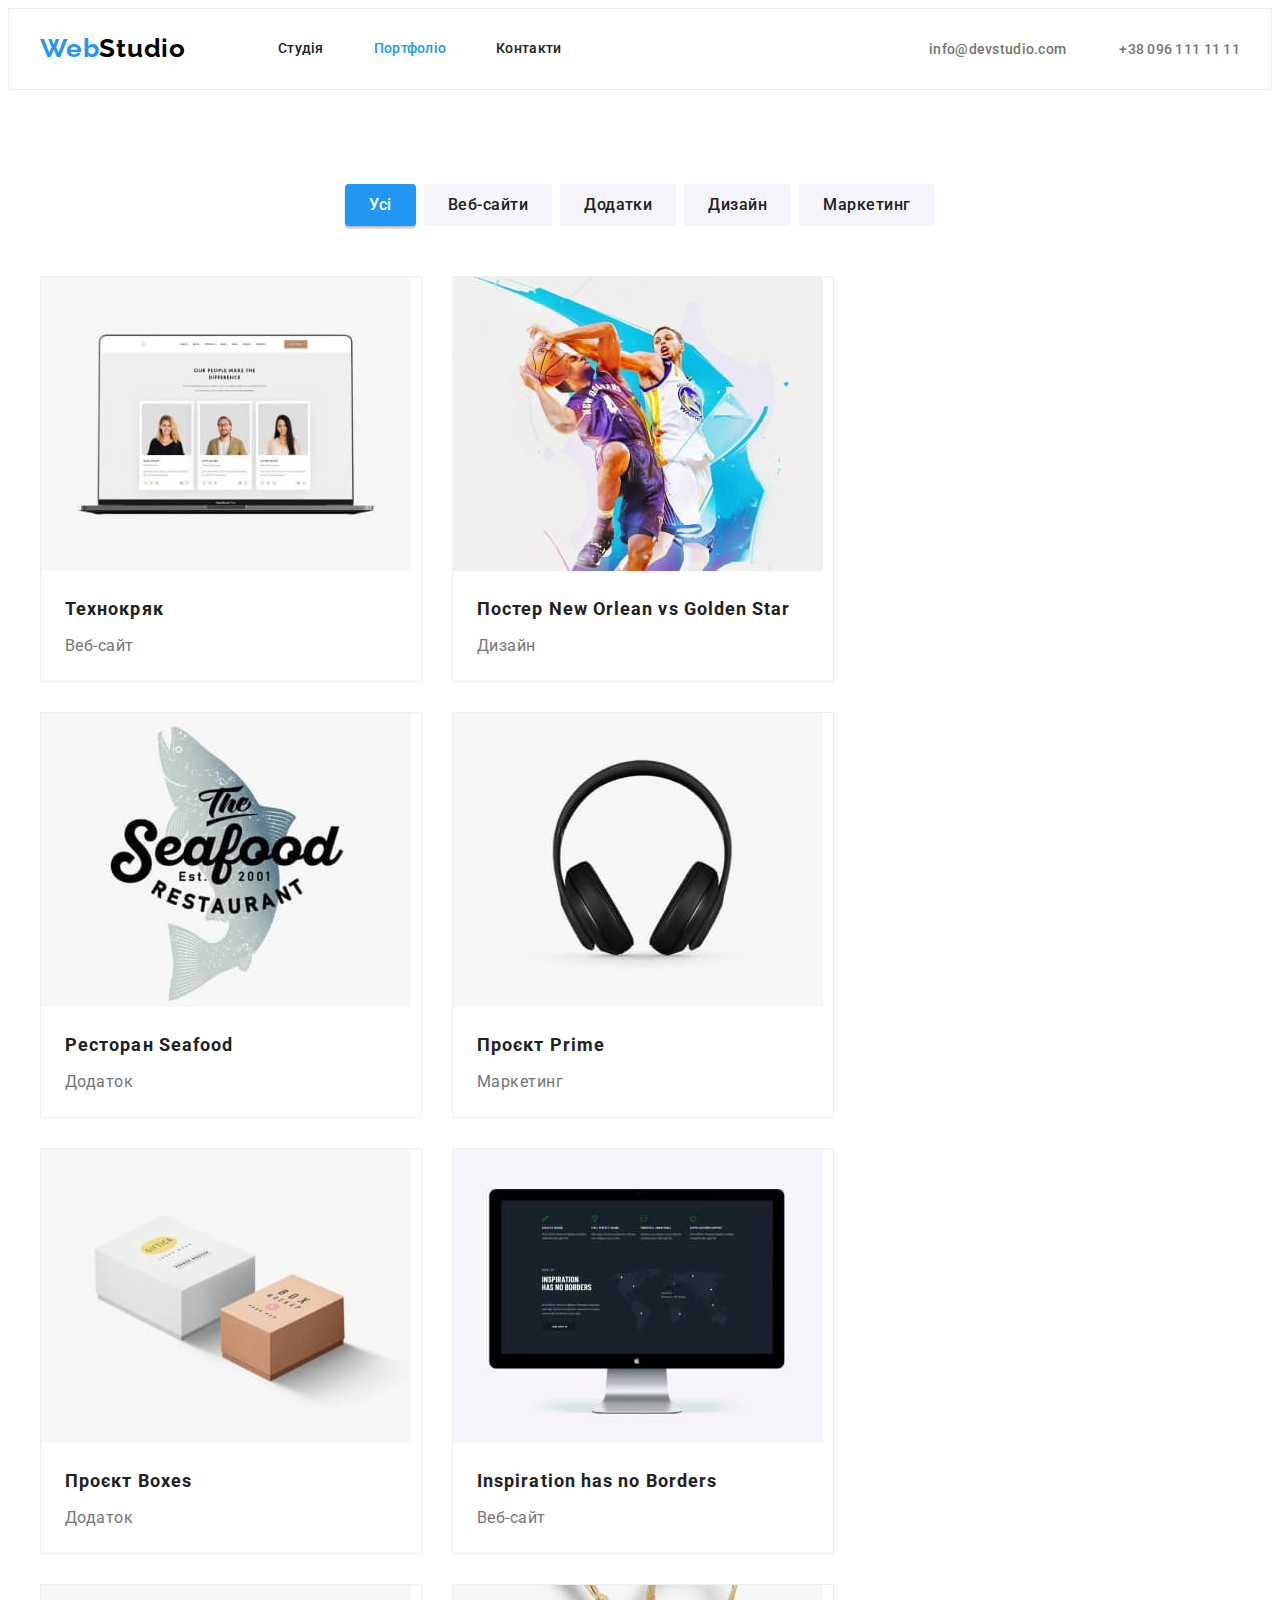
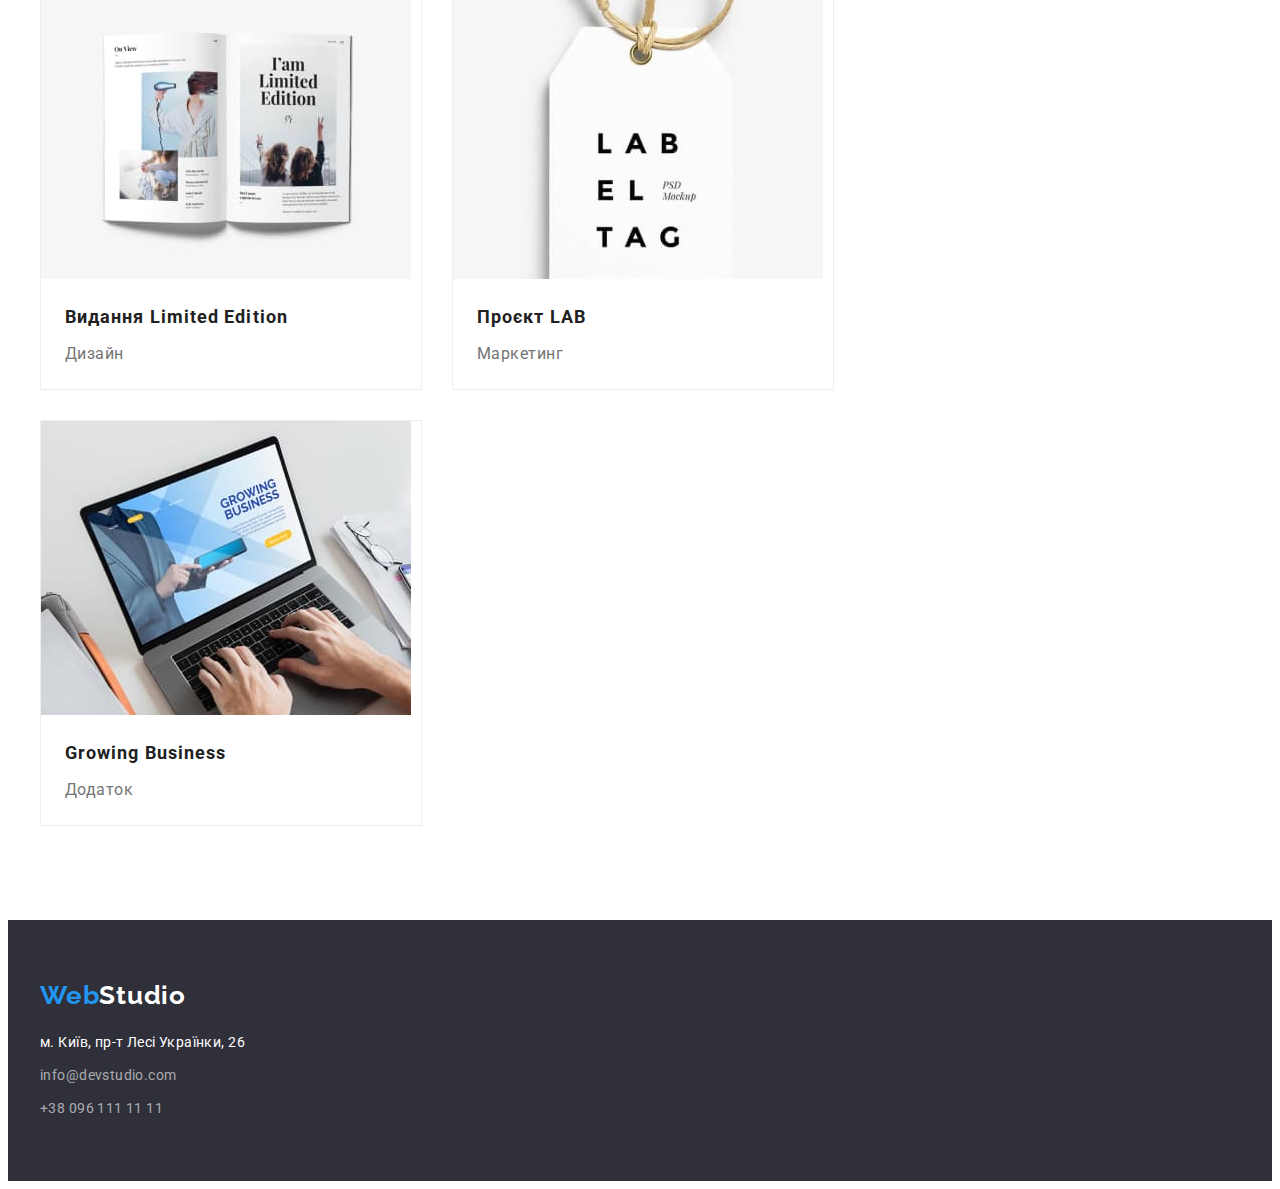
==== commit 84db38af: "доопрацювання" ====
--- a/portfolio.html
+++ b/portfolio.html
@@ -20,7 +20,7 @@
 
 <body>
   <header class="header">
-    <div class="container-nav">
+    <div class="container-nav container">
       <nav class="header-nav">
         <!--логотип-->
         <a class="logo link" href="./index.html">Web<span class="logo-header">Studio</span></a>
@@ -45,8 +45,8 @@
     </div>
   </header>
   <main>
-    <!--Наші роботи-->
-    <section class="filter">
+    <!--Наші роботи filter-->
+    <section class="section">
       <div class="container">
         <h1 class="visually-hidden">Портфоліо</h1>
         <ul class=" list-filter-btn list">
@@ -56,9 +56,8 @@
           <li><button class="filter-btn" type="button">Дизайн</button></li>
           <li><button class="filter-btn" type="button">Маркетинг</button></li>
         </ul>
-      </div>
-      <!--картки-->
-      <div class="container">
+
+        <!--картки-->
         <ul class="card-set list">
           <li class="item-card">
             <img src="./images/card-1.jpg" alt="сайт" />
--- a/css/styles.css
+++ b/css/styles.css
@@ -85,7 +85,6 @@
 /* header */
 
 .container {
-  align-items: center;
   width: 1200px;
   padding: 0 15px;
   margin: 0 auto;
@@ -94,9 +93,6 @@
 .container-nav {
   display: flex;
   align-items: center;
-  width: 1200px;
-  padding: 0 15px;
-  margin: 0 auto;
 }
 
 .header {
@@ -198,15 +194,16 @@
 /* HERO */
 .hero {
   padding-top: 200px;
-  padding-bottom: 280px;
-  text-align: center;
-  left: 0px;
-  top: 80px;
+  padding-bottom: 200px;
+  text-align: center;
 
   background: var(--tertiary-background-color);
 }
 .hero-title {
-  text-align: center;
+  width: 696px;
+  text-align: center;
+  margin-left: auto;
+  margin-right: auto;
   margin-bottom: 30px;
   font-weight: 900;
   font-size: 44px;
@@ -221,12 +218,12 @@
 
 /* button here */
 .button {
+  border: none;
+  font-size: 16px;
   padding: 10px 32px 10px 32px;
   font-family: inherit;
-  mini-width: 216px;
+  min-width: 216px;
   height: 50px;
-  left: 692px;
-  top: 430px;
   text-align: center;
   cursor: pointer;
   background-color: var(--accent-color);
@@ -237,20 +234,19 @@
 .button:focus {
   background-color: #188ce8;
 }
-/* about*/
+/* about--------------------------------*/
 .about {
   padding-top: 94px;
-  padding-bottom: 94px;
-}
-
-.about .container {
-  padding-left: auto;
-  padding-right: auto;
+  padding-bottom: 0px;
 }
 
 .about-list {
   display: flex;
   gap: 30px;
+}
+
+.about-item {
+  width: 270px;
 }
 
 .about-title {
@@ -266,23 +262,26 @@
   color: var(--secondary-color-text);
 }
 
-/* чим займаються */
+/* чим займаються ----------------------*/
+.section {
+  padding-top: 94px;
+  padding-bottom: 94px;
+}
 
 .section-list {
   display: flex;
   gap: 30px;
-  margin: bottom 94px;
 }
 .section-title {
-  margin-top: 94px;
   margin-bottom: 50px;
   font-size: 36px;
   line-height: 1.17;
   text-align: center;
   letter-spacing: 0.03em;
 }
-/* team */
-.team {
+
+/* team ----------------------------------*/
+.section-team {
   background-color: #f5f4fa;
 }
 
@@ -294,19 +293,15 @@
 }
 
 .section-team-list {
-  margin-bottom: 94px;
   background-color: #ffffff;
-  /* material shadow v1 */
-
   box-shadow: 0px 1px 3px rgba(0, 0, 0, 0.12), 0px 1px 1px rgba(0, 0, 0, 0.14),
     0px 2px 1px rgba(0, 0, 0, 0.2);
   border-radius: 0px 0px 4px 4px;
 }
 
-.team-img {
-  margin-bottom: 30px;
-  width: 270px;
-  height: 260px;
+.team-info {
+  padding-top: 30px;
+  padding-bottom: 30px;
 }
 
 .team-name {
@@ -317,7 +312,7 @@
   letter-spacing: 0.03em;
 }
 .team-position {
-  padding-bottom: 30px;
+  /* padding-bottom: 30px; */
   font-size: 16px;
   line-height: 1.19;
   text-align: center;
@@ -325,20 +320,15 @@
 
   color: var(--secondary-color-text);
 }
-/* footer */
+/* footer -------------------------------*/
 
 .footer {
   padding-top: 60px;
   padding-bottom: 60px;
-  margin: 0 auto;
-  top: 2094px;
-  /* height: 252px; */
-  text-decoration: none;
   background-color: var(--tertiary-background-color);
 }
 
 .logo-footer {
-  padding-left: 15px;
   margin-bottom: 20px;
 }
 .studio-footer {
@@ -346,7 +336,6 @@
 }
 
 .footer-nav {
-  padding-left: 15px;
   font-style: normal;
   line-height: 1.71;
   letter-spacing: 0.03em;
@@ -354,7 +343,6 @@
   color: var(--primary-background-color);
 }
 .footer-contact {
-  padding-left: 15px;
   font-style: normal;
   line-height: 1.71;
   letter-spacing: 0.03em;
@@ -374,7 +362,6 @@
   justify-content: center;
   gap: 8px;
   text-align: center;
-  padding-top: 94px;
   margin-bottom: 50px;
 }
 
@@ -410,7 +397,6 @@
   display: flex;
   flex-wrap: wrap;
   gap: 30px;
-  margin-bottom: 94px;
 }
 
 .item-card {
